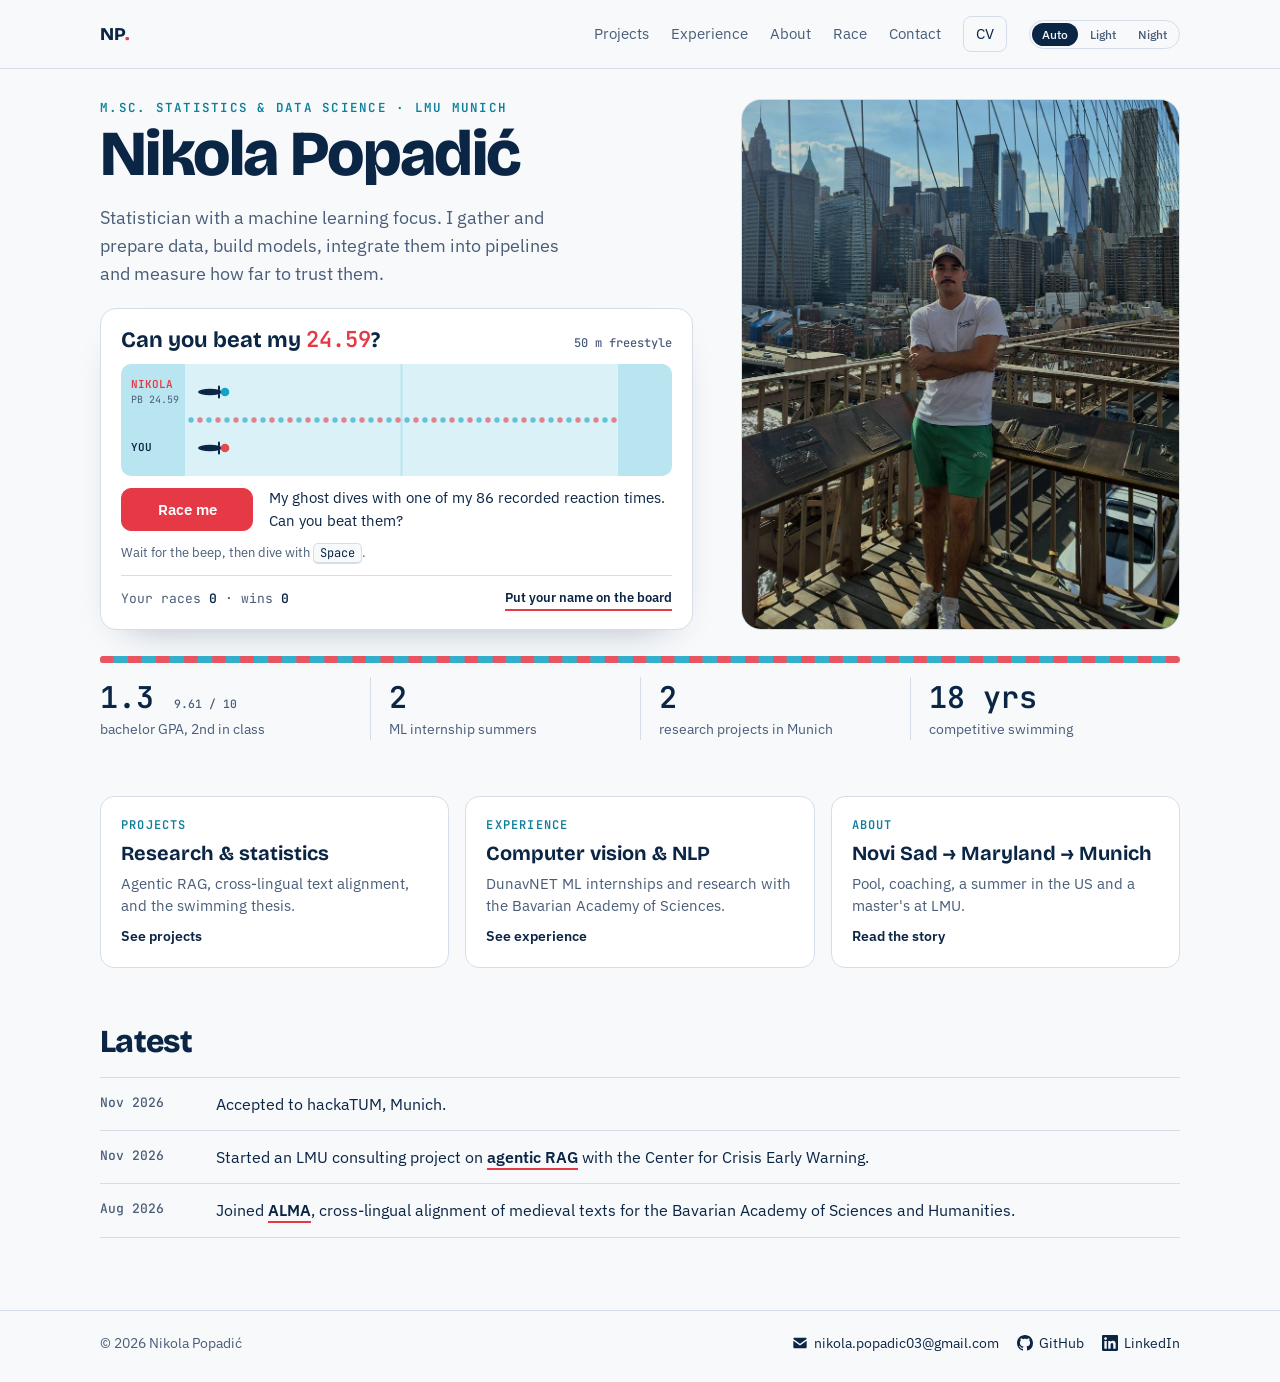
==== index.html @ 662f3eb7 "Launch personal site Home with quick race, Projects, Experience, About and the full Race page.  Co-A" ====
<!doctype html>
<html lang="en">
<head>
  <meta charset="utf-8">
  <meta name="viewport" content="width=device-width, initial-scale=1, viewport-fit=cover">
  <title>Nikola Popadić</title>
  <meta name="description" content="Nikola Popadić, M.Sc. Statistics and Data Science student at LMU Munich. Statistics and machine learning.">
  <meta property="og:title" content="Nikola Popadić">
  <meta property="og:description" content="Statistician with a machine learning focus, LMU Munich. Can you beat my 24.59?">
  <meta property="og:type" content="website">
  <meta property="og:image" content="img/hero.jpg">
  <link rel="icon" href="img/favicon.svg" type="image/svg+xml">
  <script>
    /* apply a saved Light/Night choice before the page paints */
    try { var t = localStorage.getItem("np-theme"); if (t === "light" || t === "dark") document.documentElement.setAttribute("data-theme", t); } catch (e) {}
  </script>
  <link rel="preconnect" href="https://fonts.googleapis.com">
  <link rel="preconnect" href="https://fonts.gstatic.com" crossorigin>
  <link rel="stylesheet" href="https://fonts.googleapis.com/css2?family=Bricolage+Grotesque:opsz,wght@12..96,600;12..96,700;12..96,800&family=IBM+Plex+Sans:wght@400;500;600&family=JetBrains+Mono:wght@400;600&display=swap">
  <link rel="stylesheet" href="css/style.css">
</head>
<body>
  <a class="skip" href="#main">Skip to content</a>

  <header class="site">
    <div class="container">
      <a class="logo" href="./" aria-label="Nikola Popadić, home">NP<span>.</span></a>
      <nav class="main" aria-label="Main">
        <a href="projects.html">Projects</a>
        <a href="experience.html">Experience</a>
        <a href="about.html">About</a>
        <a href="race.html">Race</a>
        <a href="#contact">Contact</a>
        <a class="cv" href="cv/Nikola_Popadic_CV.pdf" download>CV</a>
        <span class="theme" role="group" aria-label="Colour theme">
          <button type="button" data-set="auto" aria-pressed="true">Auto</button>
          <button type="button" data-set="light" aria-pressed="false">Light</button>
          <button type="button" data-set="dark" aria-pressed="false">Night</button>
        </span>
      </nav>
    </div>
  </header>

  <main id="main">
    <section class="hero">
      <div class="container">
        <div class="intro">
          <div class="who-txt">
            <span class="eyebrow"><span class="nw">M.Sc. Statistics &amp; Data Science ·</span> <span class="nw">LMU Munich</span></span>
            <h1>Nikola Popadić</h1>
          </div>
          <p class="lede">Statistician with a machine learning focus. I gather and prepare data, build models, integrate them into pipelines and&nbsp;measure how far to trust them.</p>
        </div>

        <figure class="photo">
          <img src="img/hero.jpg" width="1000" height="1250" alt="Nikola with arms crossed on the Brooklyn Bridge, Manhattan skyline behind him">
        </figure>

        <div class="race" id="race" aria-labelledby="raceTitle">
          <div class="race-head">
            <h2 id="raceTitle">Can you beat my <b>24.59</b>?</h2>
            <span class="tag">50 m freestyle</span>
          </div>
          <canvas id="pool" height="112" aria-label="Two-lane pool: Nikola in lane 1, you in lane 2"></canvas>
          <div class="race-row">
            <button class="btn red" id="mainBtn" type="button">Race me</button>
            <div class="result" id="result" aria-live="polite">My ghost dives with one of my 86 recorded reaction times. Can you beat them?</div>
          </div>
          <span class="keys" id="keys">Wait for the beep, then dive with <kbd>Space</kbd>.</span>
          <div class="foot">
            <span class="counter" id="counter">Your races <b>0</b> · wins <b>0</b></span>
            <a class="board-link" href="race.html">Put your name on the board</a>
          </div>
        </div>
      </div>
    </section>

    <section class="strip" aria-label="Quick facts">
      <div class="container">
        <div class="rope" aria-hidden="true"></div>
        <div class="stats">
          <div><span class="n">1.3 <small title="Serbian grading scale">9.61 / 10</small></span><span class="l">bachelor GPA, 2nd in class</span></div>
          <div><span class="n">2</span><span class="l">ML internship summers</span></div>
          <div><span class="n">2</span><span class="l">research projects in Munich</span></div>
          <div><span class="n">18 yrs</span><span class="l">competitive swimming</span></div>
        </div>
      </div>
    </section>

    <section class="teasers" aria-label="Sections">
      <div class="container">
        <a class="teaser" href="projects.html"><span class="k">Projects</span><h3>Research &amp; statistics</h3><p>Agentic RAG, cross-lingual text alignment, and the swimming thesis.</p><span class="go">See projects</span></a>
        <a class="teaser" href="experience.html"><span class="k">Experience</span><h3>Computer vision &amp; NLP</h3><p>DunavNET ML internships and research with the Bavarian Academy of Sciences.</p><span class="go">See experience</span></a>
        <a class="teaser" href="about.html"><span class="k">About</span><h3>Novi Sad → Maryland → Munich</h3><p>Pool, coaching, a summer in the US and a master's at LMU.</p><span class="go">Read the story</span></a>
      </div>
    </section>

    <!-- on phones the quick race card is moved here by race-quick.js -->
    <section class="race-late" aria-label="Quick race" hidden>
      <div class="container" id="raceLate"><div class="rope" aria-hidden="true"></div></div>
    </section>

    <section class="news" aria-labelledby="newsTitle">
      <div class="container">
        <h2 class="sec-title" id="newsTitle">Latest</h2>
        <!-- newest first; keep the latest 4–5 and drop older ones -->
        <ul class="news-list">
          <li><time datetime="2026-11">Nov 2026</time><span>Accepted to hackaTUM, Munich.</span></li>
          <li><time datetime="2026-11">Nov 2026</time><span>Started an LMU consulting project on <a class="board-link" href="projects.html#rag">agentic RAG</a> with the Center for Crisis Early Warning.</span></li>
          <li><time datetime="2026-08">Aug 2026</time><span>Joined <a class="board-link" href="projects.html#alma">ALMA</a>, cross-lingual alignment of medieval texts for the Bavarian Academy of Sciences and Humanities.</span></li>
        </ul>
      </div>
    </section>
  </main>

  <footer class="site" id="contact">
    <div class="container">
      <span>© 2026 Nikola Popadić</span>
      <nav aria-label="Contact">
        <a href="mailto:nikola.popadic03@gmail.com" aria-label="Email nikola.popadic03@gmail.com"><svg viewBox="0 0 24 24" aria-hidden="true"><path d="M3.5 4h17A1.5 1.5 0 0 1 22 5.5v.6l-10 7.1L2 6.1v-.6A1.5 1.5 0 0 1 3.5 4zM2 8.6l10 7.1 10-7.1v9.9a1.5 1.5 0 0 1-1.5 1.5h-17A1.5 1.5 0 0 1 2 18.5V8.6z"/></svg><span class="lbl">nikola.popadic03@gmail.com</span></a>
        <a href="https://github.com/n-popadic" rel="noopener" aria-label="GitHub"><svg viewBox="0 0 16 16" aria-hidden="true"><path d="M8 0C3.58 0 0 3.58 0 8c0 3.54 2.29 6.53 5.47 7.59.4.07.55-.17.55-.38 0-.19-.01-.82-.01-1.49-2.01.37-2.53-.49-2.69-.94-.09-.23-.48-.94-.82-1.13-.28-.15-.68-.52-.01-.53.63-.01 1.08.58 1.23.82.72 1.21 1.87.87 2.33.66.07-.52.28-.87.51-1.07-1.78-.2-3.64-.89-3.64-3.95 0-.87.31-1.59.82-2.15-.08-.2-.36-1.02.08-2.12 0 0 .67-.21 2.2.82.64-.18 1.32-.27 2-.27.68 0 1.36.09 2 .27 1.53-1.04 2.2-.82 2.2-.82.44 1.1.16 1.92.08 2.12.51.56.82 1.27.82 2.15 0 3.07-1.87 3.75-3.65 3.95.29.25.54.73.54 1.48 0 1.07-.01 1.93-.01 2.2 0 .21.15.46.55.38A8.013 8.013 0 0016 8c0-4.42-3.58-8-8-8z"/></svg><span class="lbl">GitHub</span></a>
        <a href="https://www.linkedin.com/in/nikola-popadic/" rel="noopener" aria-label="LinkedIn"><svg viewBox="0 0 24 24" aria-hidden="true"><path d="M20.447 20.452h-3.554v-5.569c0-1.328-.027-3.037-1.852-3.037-1.853 0-2.136 1.445-2.136 2.939v5.667H9.351V9h3.414v1.561h.046c.477-.9 1.637-1.85 3.37-1.85 3.601 0 4.267 2.37 4.267 4.455v6.286zM5.337 7.433c-1.144 0-2.063-.926-2.063-2.065 0-1.138.92-2.063 2.063-2.063 1.14 0 2.064.925 2.064 2.063 0 1.139-.925 2.065-2.064 2.065zm1.782 13.019H3.555V9h3.564v11.452zM22.225 0H1.771C.792 0 0 .774 0 1.729v20.542C0 23.227.792 24 1.771 24h20.451C23.2 24 24 23.227 24 22.271V1.729C24 .774 23.2 0 22.222 0h.003z"/></svg><span class="lbl">LinkedIn</span></a>
      </nav>
    </div>
  </footer>

  <script src="js/theme.js"></script>
  <script src="js/race-model.js"></script>
  <script src="js/race-quick.js"></script>
</body>
</html>
---- css/style.css ----
/* =========================================================
   Nikola Popadić — personal site
   Palette "Pool": tile white, deep navy, pool blue, lane-rope red.
   Light theme on :root, "Pool at night" for dark mode.
   ========================================================= */
:root {
  --bg: #F7F9FB;
  --surface: #FFFFFF;
  --ink: #0B2545;
  --muted: #4A5D78;
  --line: #D5DEE8;
  --blue: #0E7F9A;
  --blue-soft: #13A3C4;
  --red: #E63946;
  --water: #D9F1F7;
  --water-deep: #B9E5F0;
  --on-red: #FFFFFF;
  --f-head: "Bricolage Grotesque", "Segoe UI", system-ui, sans-serif;
  --f-body: "IBM Plex Sans", system-ui, -apple-system, "Segoe UI", sans-serif;
  --f-mono: "JetBrains Mono", ui-monospace, Consolas, monospace;
  color-scheme: light;
}
@media (prefers-color-scheme: dark) {
  :root:not([data-theme="light"]) {
    --bg: #06162B; --surface: #0B2545; --ink: #EAF2FA; --muted: #9DB2CB; --line: #1D3B62;
    --blue: #4CC9E6; --blue-soft: #1FA9C9; --red: #FF5A66; --water: #0C3557; --water-deep: #0A2C49; --on-red: #1A0508;
    color-scheme: dark;
  }
}
:root[data-theme="dark"] {
  --bg: #06162B; --surface: #0B2545; --ink: #EAF2FA; --muted: #9DB2CB; --line: #1D3B62;
  --blue: #4CC9E6; --blue-soft: #1FA9C9; --red: #FF5A66; --water: #0C3557; --water-deep: #0A2C49; --on-red: #1A0508;
  color-scheme: dark;
}

/* ---------- base ---------- */
*, *::before, *::after { box-sizing: border-box; }
html { -webkit-text-size-adjust: 100%; }
body { margin: 0; background: var(--bg); color: var(--ink); font-family: var(--f-body); font-size: 16px; line-height: 1.55; }
img { max-width: 100%; }
[hidden] { display: none !important; }
a { color: inherit; }
.container {
  max-width: 1120px; margin: 0 auto;
  padding-left: max(20px, env(safe-area-inset-left, 0px));
  padding-right: max(20px, env(safe-area-inset-right, 0px));
}
.skip { position: absolute; left: -9999px; top: 8px; background: var(--ink); color: var(--bg); padding: 8px 12px; border-radius: 8px; z-index: 10; }
.skip:focus { left: 12px; }

/* ---------- header ---------- */
header.site { border-bottom: 1px solid var(--line); }
header.site .container { display: flex; justify-content: space-between; align-items: center; gap: 16px; padding-block: 16px; flex-wrap: wrap; }
.logo { font: 800 18px var(--f-head); letter-spacing: -.01em; text-decoration: none; }
.logo span { color: var(--red); }
nav.main { display: flex; gap: 22px; align-items: center; flex-wrap: wrap; font-size: 14.5px; }
nav.main a { text-decoration: none; color: var(--muted); }
nav.main a:hover { color: var(--ink); }
nav.main a.cv { color: var(--ink); border: 1px solid var(--line); border-radius: 8px; padding: 6px 12px; }
.theme { display: inline-flex; border: 1px solid var(--line); border-radius: 999px; padding: 2px; gap: 2px; }
.theme button { font: 500 12px var(--f-body); color: var(--muted); background: transparent; border: 0; border-radius: 999px; padding: 4px 10px; cursor: pointer; }
.theme button[aria-pressed="true"] { background: var(--ink); color: var(--bg); }

/* ---------- buttons ---------- */
.btn { font: 600 15px var(--f-body); border-radius: 10px; padding: 11px 20px; cursor: pointer; border: 1px solid var(--line); background: transparent; color: var(--ink); text-decoration: none; display: inline-flex; align-items: center; gap: 8px; }
.btn.dark { background: var(--ink); border-color: var(--ink); color: var(--bg); }
.btn.red { background: var(--red); border-color: var(--red); color: var(--on-red); }
.btn:disabled { opacity: .6; cursor: default; }
.btn:focus-visible, nav.main a:focus-visible, .theme button:focus-visible, .logo:focus-visible, .teaser:focus-visible, footer a:focus-visible { outline: 2px solid var(--blue); outline-offset: 2px; }
@media (prefers-reduced-motion: no-preference) {
  .btn { transition: transform .12s ease-out, background-color .15s ease-out; }
  .btn:not(:disabled):active { transform: scale(.97); }
}

/* ---------- hero ---------- */
.hero .container {
  display: grid; grid-template-columns: minmax(0, 1.15fr) minmax(0, .85fr);
  grid-template-areas: "intro photo" "race photo";
  column-gap: 48px; row-gap: 20px; align-items: start; padding-block: 30px 26px;
}
.intro { display: grid; gap: 18px; min-width: 0; }
.hero .intro { grid-area: intro; }
.hero .race { grid-area: race; }
.hero .photo { grid-area: photo; }
@media (max-width: 900px) {
  .hero .container { grid-template-columns: minmax(0, 1fr); grid-template-areas: "intro" "photo" "race"; row-gap: 26px; padding-block: 32px 32px; }
}
.who-txt { display: grid; gap: 6px; }
.eyebrow { font: 600 12.5px var(--f-mono); letter-spacing: .1em; text-transform: uppercase; color: var(--blue); }
h1 { font: 800 clamp(38px, 5.4vw, 64px)/1 var(--f-head); letter-spacing: -.025em; margin: 0; text-wrap: balance; }
.lede { margin: 0; color: var(--muted); font-size: 18px; max-width: 46ch; }
.ctas { display: flex; gap: 12px; flex-wrap: wrap; }

.photo {
  position: relative; align-self: stretch; min-height: 460px; margin: 0; border-radius: 20px; overflow: hidden;
  background: linear-gradient(160deg, var(--water) 0%, var(--water-deep) 100%); border: 1px solid var(--line);
}
@media (max-width: 900px) { .photo { min-height: 0; aspect-ratio: 4 / 5; max-height: 520px; width: 100%; } }
.photo img { position: absolute; inset: 0; width: 100%; height: 100%; object-fit: cover; object-position: 50% 22%; display: block; }

/* ---------- quick race card ---------- */
.race { background: var(--surface); border: 1px solid var(--line); border-radius: 16px; padding: 22px; display: grid; gap: 14px; min-width: 0; box-shadow: 0 18px 40px -28px rgba(11, 37, 69, .45); }
.race-head { display: flex; justify-content: space-between; align-items: baseline; gap: 12px; flex-wrap: wrap; }
.race-head h2 { margin: 0; font: 700 22px/1.15 var(--f-head); }
.race-head h2 b { font-family: var(--f-mono); font-weight: 600; color: var(--red); }
.race-head .tag { font: 500 12px var(--f-mono); color: var(--muted); }
.race canvas { display: block; width: 100%; border-radius: 10px; }
.race-row { display: flex; gap: 12px; align-items: center; flex-wrap: wrap; }
.race-row .btn.red { min-width: 132px; justify-content: center; }
.race.go { border-color: var(--red); box-shadow: 0 0 0 3px var(--red), 0 18px 40px -28px rgba(11, 37, 69, .45); }
.race.go .btn.red { font-size: 17px; letter-spacing: .04em; }
.keys { font-size: 13px; color: var(--muted); }
kbd { font-family: var(--f-mono); font-size: 12px; border: 1px solid var(--line); border-bottom-width: 2px; border-radius: 5px; padding: 1px 6px; background: var(--bg); color: var(--ink); }
.result { min-height: 3.1em; font-size: 15px; }
.result strong { font-family: var(--f-mono); font-weight: 600; }
.foot { display: flex; justify-content: space-between; gap: 12px; flex-wrap: wrap; align-items: center; border-top: 1px solid var(--line); padding-top: 12px; font-size: 13px; color: var(--muted); }
.counter { font-family: var(--f-mono); font-variant-numeric: tabular-nums; }
.counter b { color: var(--ink); font-weight: 600; }

.board-link { color: var(--ink); font-weight: 600; text-decoration: none; border-bottom: 2px solid var(--red); padding-bottom: 1px; }
.board-link:focus-visible { outline: 2px solid var(--blue); outline-offset: 2px; }
nav.main a[aria-current="page"] { color: var(--ink); font-weight: 600; }

/* ---------- race page ---------- */
.page-head .container { display: grid; gap: 10px; padding-block: 44px 8px; }
.page-head p { margin: 0; color: var(--muted); font-size: 17px; max-width: 60ch; }
.game .container { display: grid; grid-template-columns: minmax(0, 1.3fr) minmax(0, 1fr); gap: 24px; padding-block: 24px 56px; align-items: stretch; }
.game .race { display: flex; flex-direction: column; gap: 16px; }
.game .race-bottom { flex: 1; }
.game .side { display: flex; flex-direction: column; gap: 16px; }
.game .side > .card:first-child { flex: 1; align-content: start; }
@media (max-width: 900px) { .game .container { grid-template-columns: minmax(0, 1fr); } }

.settings { display: flex; flex-wrap: wrap; justify-content: center; align-items: end; gap: 14px 26px; padding-bottom: 2px; }
.settings-row { display: contents; }
.race-bottom { display: grid; grid-template-columns: minmax(0, 1fr) minmax(0, 230px); gap: 22px; align-items: center; }
@media (max-width: 560px) { .race-bottom { grid-template-columns: minmax(0, 1fr); } }
.race-controls { display: grid; justify-items: center; text-align: center; gap: 8px; min-width: 0; }
.race-controls .btn.red { min-width: 190px; justify-content: center; padding-block: 12px; font-size: 16px; }
.race-controls .result { min-height: 3em; max-width: 34ch; margin-top: 4px; }
.field { display: grid; gap: 6px; min-width: 0; }
.settings .field { justify-items: center; }
.field > span, .field legend { font-size: 12.5px; color: var(--muted); padding: 0; }
fieldset.field { border: 0; margin: 0; padding: 0; }
.settings input[type=text] {
  font: 500 14px var(--f-body); color: var(--ink); background: var(--bg);
  border: 1px solid var(--line); border-radius: 8px; padding: 8px 10px; width: 150px; max-width: 100%; height: 38px;
}
.settings .caps { height: 38px; align-items: center; }
.settings .seg { height: 38px; align-items: stretch; }
.settings input#pbIn { width: 96px; font-family: var(--f-mono); }
.caps { display: flex; gap: 8px; }
.caps input { position: absolute; opacity: 0; width: 1px; height: 1px; }
.caps label { width: 28px; height: 28px; border-radius: 50%; cursor: pointer; border: 2px solid var(--surface); box-shadow: 0 0 0 1px var(--line); display: block; }
.caps input:checked + label { box-shadow: 0 0 0 2px var(--ink); }
.caps input:focus-visible + label { outline: 2px solid var(--blue); outline-offset: 3px; }
.seg { display: inline-flex; border: 1px solid var(--line); border-radius: 9px; padding: 3px; gap: 2px; background: var(--bg); }
.seg button { font: 500 13.5px var(--f-body); color: var(--muted); background: transparent; border: 0; border-radius: 7px; padding: 6px 12px; cursor: pointer; }
.seg button[aria-pressed="true"] { background: var(--surface); color: var(--ink); box-shadow: 0 1px 2px rgba(0, 0, 0, .12); }
.seg button:focus-visible, .settings input:focus-visible { outline: 2px solid var(--blue); outline-offset: 2px; }

.side { display: grid; gap: 16px; min-width: 0; }
.card { background: var(--surface); border: 1px solid var(--line); border-radius: 14px; padding: 18px; display: grid; gap: 10px; }
.card h2 { margin: 0; font: 700 18px/1.2 var(--f-head); }
.card p, .card li { margin: 0; font-size: 14px; color: var(--muted); }
.card ul { margin: 0; padding-left: 1.1em; display: grid; gap: 6px; }
.card b { color: var(--ink); font-weight: 600; }
.card h2 span { font: 400 12px var(--f-mono); color: var(--muted); }
.card > h2 { display: flex; justify-content: space-between; align-items: baseline; gap: 10px; }
.side canvas { display: block; width: 100%; }

.mystats {
  display: grid; grid-template-columns: repeat(2, minmax(0, 1fr)); gap: 1px;
  background: var(--line); border: 1px solid var(--line); border-radius: 12px; overflow: hidden;
}
.mystats div { display: grid; gap: 2px; padding: 10px 14px; background: var(--surface); }
.mystats .n { font: 600 19px var(--f-mono); font-variant-numeric: tabular-nums; }
.mystats .l { font-size: 12px; color: var(--muted); }

.tablewrap { overflow-x: auto; }
table.board { width: 100%; border-collapse: collapse; font-size: 14px; font-variant-numeric: tabular-nums; }
table.board th { text-align: left; font: 500 11.5px var(--f-mono); letter-spacing: .06em; text-transform: uppercase; color: var(--muted); padding: 0 6px 6px; border-bottom: 1px solid var(--line); }
table.board td { padding: 7px 6px; border-bottom: 1px solid var(--line); }
table.board .t { font-family: var(--f-mono); text-align: right; }
table.board .rank { font-family: var(--f-mono); color: var(--muted); width: 2.4em; }
table.board .capdot { display: inline-block; width: 10px; height: 10px; border-radius: 50%; margin-right: 8px; vertical-align: 1px; }
table.board .vs { font: 500 11px var(--f-mono); color: var(--muted); margin-left: 8px; white-space: nowrap; }
table.board .vs.won { color: var(--red); }
table.board tr.latest td { background: color-mix(in srgb, var(--red) 9%, transparent); }
table.board tr.open td { color: var(--muted); }
.empty { color: var(--muted); font-size: 13.5px; padding: 10px 0; }
.note { font-size: 12.5px; color: var(--muted); margin: 0; }
.linkbtn { font: 500 13px var(--f-body); color: var(--muted); background: none; border: 0; padding: 0; text-decoration: underline; cursor: pointer; justify-self: start; }
.linkbtn:focus-visible { outline: 2px solid var(--blue); outline-offset: 2px; }

/* method section */
.method { border-top: 1px solid var(--line); background: var(--surface); }
.method .container { display: grid; grid-template-columns: minmax(0, 1.05fr) minmax(0, .95fr); gap: 40px; padding-block: 56px 72px; align-items: stretch; }
@media (max-width: 900px) { .method .container { grid-template-columns: minmax(0, 1fr); gap: 28px; padding-block: 40px 56px; } }
.method-text { display: grid; gap: 14px; min-width: 0; align-content: start; }
.method-text h2 { margin: 0; font: 800 clamp(28px, 3.6vw, 40px)/1.05 var(--f-head); letter-spacing: -.02em; }
.method-lede { margin: 0; color: var(--muted); font-size: 17px; max-width: 56ch; }
.steps { list-style: none; margin: 8px 0 0; padding: 0; display: grid; gap: 18px; counter-reset: step; }
.steps li { display: grid; grid-template-columns: 34px minmax(0, 1fr); column-gap: 14px; counter-increment: step; }
.steps li::before {
  content: counter(step); grid-row: span 2; width: 30px; height: 30px; border-radius: 50%;
  display: grid; place-items: center; font: 600 13px var(--f-mono); color: var(--ink);
  border: 1.5px solid var(--blue-soft); margin-top: 1px;
}
.steps h3 { margin: 0 0 4px; font: 700 17px/1.3 var(--f-head); }
.steps p { margin: 0; font-size: 15px; color: var(--muted); max-width: 62ch; }
.steps b { color: var(--ink); font-weight: 600; }
.method-charts { display: flex; flex-direction: column; gap: 16px; min-width: 0; }
.chart { margin: 0; background: var(--bg); flex: 1; display: flex; flex-direction: column; justify-content: space-between; gap: 10px; }
.chart figcaption { display: flex; justify-content: space-between; align-items: baseline; gap: 10px; flex-wrap: wrap; font-size: 14.5px; }
.chart figcaption b { font: 700 16px var(--f-head); }
.chart figcaption span { font: 400 12px var(--f-mono); color: var(--muted); }
.chart canvas { display: block; width: 100%; }
.page-head .board-link { margin-left: 4px; font-size: 15px; }

/* ---------- stat strip ---------- */
.strip .container { display: grid; gap: 14px; padding-block: 0 56px; }
.rope { position: relative; height: 7px; border-radius: 4px; background: var(--red); opacity: .85; overflow: hidden; }
/* whole red/blue tiles only (round), then a final red segment, so the rope never ends on a sliver of blue */
.rope::before { content: ""; position: absolute; inset: 0 14px 0 0; background: linear-gradient(90deg, var(--red) 0 50%, var(--blue-soft) 50% 100%) 0 0 / 28px 100% round; }
.stats { display: grid; grid-template-columns: repeat(4, minmax(0, 1fr)); }
.stats div { display: grid; gap: 2px; padding-inline: 18px; }
.stats div:first-child { padding-left: 0; }
.stats div + div { border-left: 1px solid var(--line); }
.stats .n { font: 600 clamp(22px, 3vw, 30px) var(--f-mono); font-variant-numeric: tabular-nums; }
.stats .n small { font: 500 11.5px var(--f-mono); color: var(--muted); margin-left: 2px; white-space: nowrap; }
.stats .l { font-size: 13.5px; color: var(--muted); }
@media (max-width: 700px) { .stats { grid-template-columns: repeat(2, minmax(0, 1fr)); row-gap: 18px; } .stats div:nth-child(3) { border-left: 0; padding-left: 0; } }

/* ---------- section teasers ---------- */
.teasers .container { display: grid; grid-template-columns: repeat(3, minmax(0, 1fr)); gap: 16px; padding-block: 0 72px; }
@media (max-width: 800px) { .teasers .container { grid-template-columns: minmax(0, 1fr); } }
.teasers:has(+ .race-late:not([hidden])) .container { padding-bottom: 28px; }
.race-late .container { display: grid; gap: 28px; padding-block: 4px 56px; }
/* phones: thinner card padding so the pool runs nearly edge to edge */
@media (max-width: 560px) {
  .race-late .race { padding: 18px 10px; }
  .race-late .race-head, .race-late .race-row, .race-late .result, .race-late .foot { padding-inline: 8px; }
}
.teaser { border: 1px solid var(--line); border-radius: 14px; padding: 20px; display: grid; gap: 8px; text-decoration: none; background: var(--surface); }
.teaser .k { font: 600 12px var(--f-mono); letter-spacing: .1em; text-transform: uppercase; color: var(--blue); }
.teaser h3 { margin: 0; font: 700 20px/1.2 var(--f-head); }
.teaser p { margin: 0; font-size: 14.5px; color: var(--muted); }
.teaser .go { font-weight: 600; font-size: 14px; }
@media (prefers-reduced-motion: no-preference) {
  .teaser { transition: border-color .15s ease-out, transform .15s ease-out; }
  .teaser:hover { border-color: var(--blue-soft); transform: translateY(-2px); }
}

/* ---------- footer ---------- */
footer.site { border-top: 1px solid var(--line); }
footer.site .container { display: flex; justify-content: space-between; gap: 16px; flex-wrap: wrap; padding-block: 22px 28px; font-size: 14px; color: var(--muted); }
footer.site nav { display: flex; gap: 18px; flex-wrap: wrap; }
footer.site a { text-decoration: none; color: var(--ink); }
footer.site a:hover { text-decoration: underline; }
footer.site nav a { display: inline-flex; align-items: center; gap: 6px; }
footer.site nav svg { width: 16px; height: 16px; fill: currentColor; flex: none; }
/* on phones GitHub and LinkedIn become logos so the contact row fits on one line */
@media (max-width: 560px) {
  footer.site .container { flex-wrap: nowrap; align-items: center; }
  footer.site nav { gap: 16px; align-items: center; }
  footer.site nav .lbl { display: none; }
  footer.site nav svg { width: 20px; height: 20px; }
  footer.site nav a[aria-label] { padding: 4px; margin: -4px 0; }
}

/* ---------- phone tweaks ---------- */
@media (min-width: 561px) { .br-phone { display: none; } }
/* race page: the pool reaches closer to the card edges on phones */
@media (max-width: 560px) { .game .race canvas { margin-inline: -12px; width: calc(100% + 24px); max-width: none; } }
/* leaderboard: one line per row on phones, long names get an ellipsis */
@media (max-width: 560px) {
  table.board td.who { white-space: nowrap; }

}
/* race result: one headline, one quieter hint */
.result .hl { font-weight: 600; font-size: 16.5px; }
.result .re { color: var(--muted); font-size: 14px; }
/* clear results: one row as before, smaller text and wider gaps between the two choices */
#clearConfirm { display: flex; flex-wrap: wrap; align-items: baseline; gap: 4px 18px; }
#clearConfirm .note, #clearConfirm .linkbtn { font-size: 12px; }
/* phones: no keyboard hint, and no waiting text on the race page */
@media (max-width: 560px) {
  #keys { display: none; }
  #keys.pool-note { display: block; }
  .result:has(> .desk-only) { display: none; }
}

/* =========================================================
   Inner pages: Projects, Experience, About
   ========================================================= */
.page-head.inner .container { padding-block: 40px 12px; }
.page-head .ctas { margin-top: 8px; }
.sec .container { display: grid; gap: 20px; padding-block: 28px 40px; }
.sec + .sec .container { padding-top: 8px; }
.sec-title { margin: 0; font: 800 clamp(24px, 3vw, 32px)/1.1 var(--f-head); letter-spacing: -.02em; }
.sec-head { display: grid; gap: 6px; }
.sec-head p { margin: 0; color: var(--muted); max-width: 62ch; }
.todo { outline: 1.5px dashed var(--red); outline-offset: 2px; border-radius: 4px; }

/* scroll swimmer: a lane under the header that doubles as a reading progress bar */
.lanebar { position: sticky; top: 0; z-index: 5; background: color-mix(in srgb, var(--bg) 90%, transparent); -webkit-backdrop-filter: blur(6px); backdrop-filter: blur(6px); border-bottom: 1px solid var(--line); }
.lanebar .container { display: flex; align-items: center; gap: 10px; padding-block: 3px; }
.track { position: relative; flex: 1; height: 26px; min-width: 0; }
.track::before {
  content: ""; position: absolute; left: 0; right: 0; top: 50%; height: 6px; transform: translateY(-50%);
  background:
    radial-gradient(circle at 4px 3px, var(--red) 2.6px, transparent 3px) 0 0 / 16px 6px repeat-x,
    radial-gradient(circle at 12px 3px, var(--blue-soft) 2.6px, transparent 3px) 0 0 / 16px 6px repeat-x;
  opacity: .5;
}
.track::after { content: ""; position: absolute; top: 3px; bottom: 3px; width: 3px; right: 0; background: var(--muted); opacity: .4; border-radius: 2px; }
.dist { font: 600 12px var(--f-mono); color: var(--muted); font-variant-numeric: tabular-nums; width: 74px; white-space: nowrap; text-align: right; flex: none; }
.sw-move { position: absolute; top: 50%; left: 0; width: 46px; height: 22px; margin-top: -11px; will-change: transform; z-index: 2; }
.sw-flip { display: block; width: 46px; height: 22px; }
@media (prefers-reduced-motion: no-preference) { .sw-flip { transition: transform .38s cubic-bezier(.2, .8, .2, 1); } }
.sw-flip.left { transform: scaleX(-1); }
.sw-flip svg { display: block; width: 46px; height: 22px; overflow: visible; }
.sw-body { fill: var(--ink); opacity: .85; }
.sw-cap { fill: var(--blue-soft); } /* PK Novi Sad blue */
.sw-arm { stroke: var(--ink); stroke-width: 2.6; stroke-linecap: round; fill: none; opacity: .85; }
.sw-leg { stroke: var(--ink); stroke-width: 2.2; stroke-linecap: round; fill: none; opacity: .7; }
.arm-a { transform-origin: 30px 7px; } .arm-b { transform-origin: 30px 15px; }
.leg-a { transform-origin: 8px 9px; } .leg-b { transform-origin: 8px 13px; }
@media (prefers-reduced-motion: no-preference) {
  .swimming .arm-a { animation: reach .62s ease-in-out infinite; }
  .swimming .arm-b { animation: reach .62s ease-in-out infinite; animation-delay: -.31s; }
  .swimming .leg-a { animation: kick .21s ease-in-out infinite alternate; }
  .swimming .leg-b { animation: kick .21s ease-in-out infinite alternate-reverse; }
}
@keyframes reach { 0% { transform: scaleX(1); } 50% { transform: scaleX(-.85); } 100% { transform: scaleX(1); } }
@keyframes kick { from { transform: rotate(-14deg); } to { transform: rotate(14deg); } }
.bubble { position: absolute; top: 50%; width: 5px; height: 5px; margin-top: -2.5px; border-radius: 50%; border: 1.2px solid var(--blue-soft); pointer-events: none; z-index: 1; animation: bub .75s ease-out forwards; }
@keyframes bub { from { opacity: .9; transform: translate(0, 0) scale(.6); } to { opacity: 0; transform: translate(var(--dx, -10px), var(--dy, -8px)) scale(1.3); } }

/* chips and small links */
.chips { display: flex; flex-wrap: wrap; gap: 6px; margin: 0; padding: 0; list-style: none; }
.chip { font: 500 12px var(--f-mono); color: var(--muted); border: 1px solid var(--line); border-radius: 999px; padding: 3px 10px; background: var(--bg); }
.links { display: flex; flex-wrap: wrap; gap: 10px 18px; align-items: baseline; font-size: 14.5px; }
.private { font: 500 12px var(--f-mono); color: var(--muted); }
ul.chips, .proj ul.chips, .tl ul.chips { display: flex; flex-wrap: wrap; gap: 6px; padding: 0; list-style: none; }
.proj ul.chips { margin: 0; }

/* project cards */
.proj { background: var(--surface); border: 1px solid var(--line); border-radius: 16px; padding: 26px; display: grid; grid-template-columns: minmax(0, 1.45fr) minmax(0, 1fr); gap: 28px; scroll-margin-top: 48px; }
@media (max-width: 820px) { .proj { grid-template-columns: minmax(0, 1fr); gap: 18px; padding: 20px; } }
.proj .k { font: 600 12px var(--f-mono); letter-spacing: .06em; text-transform: uppercase; color: var(--blue); }
.proj h2 { margin: 6px 0 8px; font: 700 clamp(21px, 2.4vw, 26px)/1.15 var(--f-head); letter-spacing: -.01em; }
.proj p { margin: 0; color: var(--muted); }
.proj ul { margin: 12px 0 0; padding-left: 1.1em; display: grid; gap: 6px; font-size: 15px; }
.proj-side { display: grid; gap: 16px; align-content: start; padding-left: 26px; border-left: 1px solid var(--line); }
@media (max-width: 820px) { .proj-side { padding-left: 0; border-left: 0; padding-top: 16px; border-top: 1px solid var(--line); } }
.proj-side h3 { margin: 0 0 6px; font: 500 11.5px var(--f-mono); letter-spacing: .08em; text-transform: uppercase; color: var(--muted); }
.result-box { background: var(--bg); border-radius: 12px; padding: 14px; display: grid; gap: 10px; }
.result-box p { font-size: 14px; }
.bars { display: grid; gap: 8px; margin: 0; }
.bar { display: grid; grid-template-columns: 112px minmax(0, 1fr) 40px; gap: 8px; align-items: center; font-size: 12.5px; }
.bar span:first-child { color: var(--muted); }
.bar i { display: block; height: 10px; border-radius: 5px; background: var(--blue-soft); }
.bar.ref i { background: var(--line); }
.bar b { font: 600 12.5px var(--f-mono); text-align: right; }
.proj-grid { display: grid; grid-template-columns: repeat(3, minmax(0, 1fr)); gap: 16px; }
@media (max-width: 900px) { .proj-grid { grid-template-columns: minmax(0, 1fr); } }
.proj.small { grid-template-columns: minmax(0, 1fr); gap: 12px; padding: 22px; align-content: start; }
.proj.small h2 { font-size: 20px; margin: 4px 0 6px; }
.proj.small p { font-size: 14.5px; }
.also { margin: 0; color: var(--muted); font-size: 15px; }

/* timeline */
.tl { list-style: none; margin: 0; padding: 0; }
.tl > li { display: grid; grid-template-columns: 180px minmax(0, 1fr); gap: 8px 28px; padding-block: 22px; border-top: 1px solid var(--line); }
.tl > li:last-child { border-bottom: 1px solid var(--line); }
@media (max-width: 700px) { .tl > li { grid-template-columns: minmax(0, 1fr); } }
.tl .when { font: 500 13px/1.5 var(--f-mono); color: var(--muted); padding-top: 4px; }
.tl h3 { margin: 0; font: 700 20px/1.25 var(--f-head); }
.tl .org { margin: 2px 0 0; color: var(--blue); font-weight: 500; font-size: 15px; }
.tl ul { margin: 10px 0 0; padding-left: 1.1em; display: grid; gap: 6px; color: var(--muted); font-size: 15px; }
.tl p.more { margin: 10px 0 0; color: var(--muted); font-size: 15px; }
.tl .chips { margin-top: 12px; }
.tl .links { margin-top: 10px; }
.skills { display: grid; grid-template-columns: repeat(2, minmax(0, 1fr)); gap: 16px; }
@media (max-width: 700px) { .skills { grid-template-columns: minmax(0, 1fr); } }
.skills .card { align-content: start; }
.skills .card h3 { margin: 0; font: 700 16px var(--f-head); }
.awards { margin: 0; padding-left: 1.1em; display: grid; gap: 8px; color: var(--muted); }
.awards b { color: var(--ink); font-weight: 600; }
.endcta { display: flex; flex-wrap: wrap; gap: 12px 20px; align-items: center; padding-block: 8px 56px; }
.endcta p { margin: 0; color: var(--muted); }

/* about: story chapters */
.chapter { display: grid; grid-template-columns: minmax(0, 1.1fr) minmax(0, .9fr); gap: 40px; align-items: center; padding-block: 36px; border-top: 1px solid var(--line); }
.chapter.flip > :first-child { order: 2; }
.chapter.solo { grid-template-columns: minmax(0, 1fr); }
@media (max-width: 820px) { .chapter, .chapter.flip { grid-template-columns: minmax(0, 1fr); gap: 20px; padding-block: 28px; } .chapter.flip > :first-child { order: 0; } }
.chapter .k { font: 600 12px var(--f-mono); letter-spacing: .1em; text-transform: uppercase; color: var(--blue); }
.chapter h2 { margin: 6px 0 10px; font: 800 clamp(26px, 3.2vw, 36px)/1.05 var(--f-head); letter-spacing: -.02em; }
.chapter p { margin: 0 0 10px; color: var(--muted); font-size: 16.5px; max-width: 56ch; }
.chapter figure { margin: 0; border-radius: 18px; overflow: hidden; border: 1px solid var(--line); aspect-ratio: 4 / 5; max-height: 520px; background: var(--water); }
.chapter figure img { width: 100%; height: 100%; object-fit: cover; display: block; }
@media (max-width: 820px) { .chapter figure { max-height: 460px; } }
.bigstats { display: grid; grid-template-columns: repeat(2, minmax(0, 1fr)); gap: 1px; background: var(--line); border: 1px solid var(--line); border-radius: 16px; overflow: hidden; }
.bigstats div { background: var(--surface); padding: 20px; display: grid; gap: 4px; }
.bigstats .n { font: 600 clamp(26px, 3.4vw, 36px) var(--f-mono); color: var(--ink); }
.bigstats .n.red { color: var(--red); }
.bigstats .l { font-size: 13.5px; color: var(--muted); }
.outside { padding-block: 28px 8px; border-top: 1px solid var(--line); color: var(--muted); margin: 0; }
.outside b { color: var(--ink); }

/* about: framed photos */
.chapter figure { padding: 8px; background: var(--surface); border: 1px solid var(--line); border-radius: 18px; box-shadow: 0 8px 24px rgba(0,0,0,.12); }
.chapter figure img { border-radius: 11px; }
.chapter.solo p { max-width: none; }
.chapter figure { display: flex; flex-direction: column; }
.chapter figure img { flex: 1; min-height: 0; height: auto; }
.chapter figcaption { padding: 8px 4px 2px; font: 600 11.5px var(--f-mono); letter-spacing: .08em; text-transform: uppercase; color: var(--muted); text-align: center; }

/* experience: named project link under a role */
.tl .proj-ref { display: block; margin: 12px 0 0; color: var(--muted); }

/* home: compact hero so the rope and quick facts fit on the first screen of a laptop */
@media (min-width: 901px) {
  .hero .race { padding: 18px 20px; gap: 11px; }
  .hero .result { min-height: 0; }
}
/* home: race result sits to the right of the button, the key hint goes below */
.race-row { display: grid; grid-template-columns: auto minmax(0, 1fr); gap: 16px; align-items: center; }
.race-row .result { min-height: 0; line-height: 1.5; }
@media (max-width: 900px) {
  .race-row { grid-template-columns: minmax(0, 1fr); justify-items: start; gap: 10px; }
  .race-row .result { min-height: 3em; }
  .race-late .keys { padding-inline: 8px; }
  .race-late .race-row .result { padding-inline: 0; }
}

/* home: latest news, one dated line per item */
.news .container { padding-block: 0 72px; }
.news-list { list-style: none; margin: 18px 0 0; padding: 0; border-top: 1px solid var(--line); }
.news-list li { display: grid; grid-template-columns: 96px minmax(0, 1fr); gap: 20px; padding-block: 14px; border-bottom: 1px solid var(--line); font-size: 15.5px; }
.news-list time { font: 500 13px/1.75 var(--f-mono); color: var(--muted); white-space: nowrap; }
@media (max-width: 560px) { .news-list li { grid-template-columns: minmax(0, 1fr); gap: 2px; } }
.teasers .container { padding-bottom: 56px; }

/* phones: one-row header, logo plus the four page links; theme follows the phone, CV and contact are in the footer */
@media (max-width: 600px) {
  header.site .container { flex-wrap: nowrap; padding-block: 14px; gap: 12px; }
  nav.main { flex-wrap: nowrap; gap: 16px; font-size: 14.5px; }
  nav.main .theme, nav.main a.cv, nav.main a[href="#contact"] { display: none; }
  .hero .eyebrow { font-size: 11.5px; letter-spacing: .04em; }
}
.nw { white-space: nowrap; }
.method .container.endcta { display: flex; gap: 12px 20px; padding-block: 0 56px; }
.method .container:has(+ .endcta) { padding-bottom: 36px; }
/* home photo: small zoom on Nikola, anchored low so the feet stay and only sky is trimmed */
.hero .photo img { transform: scale(1.1); transform-origin: 58% 88%; }
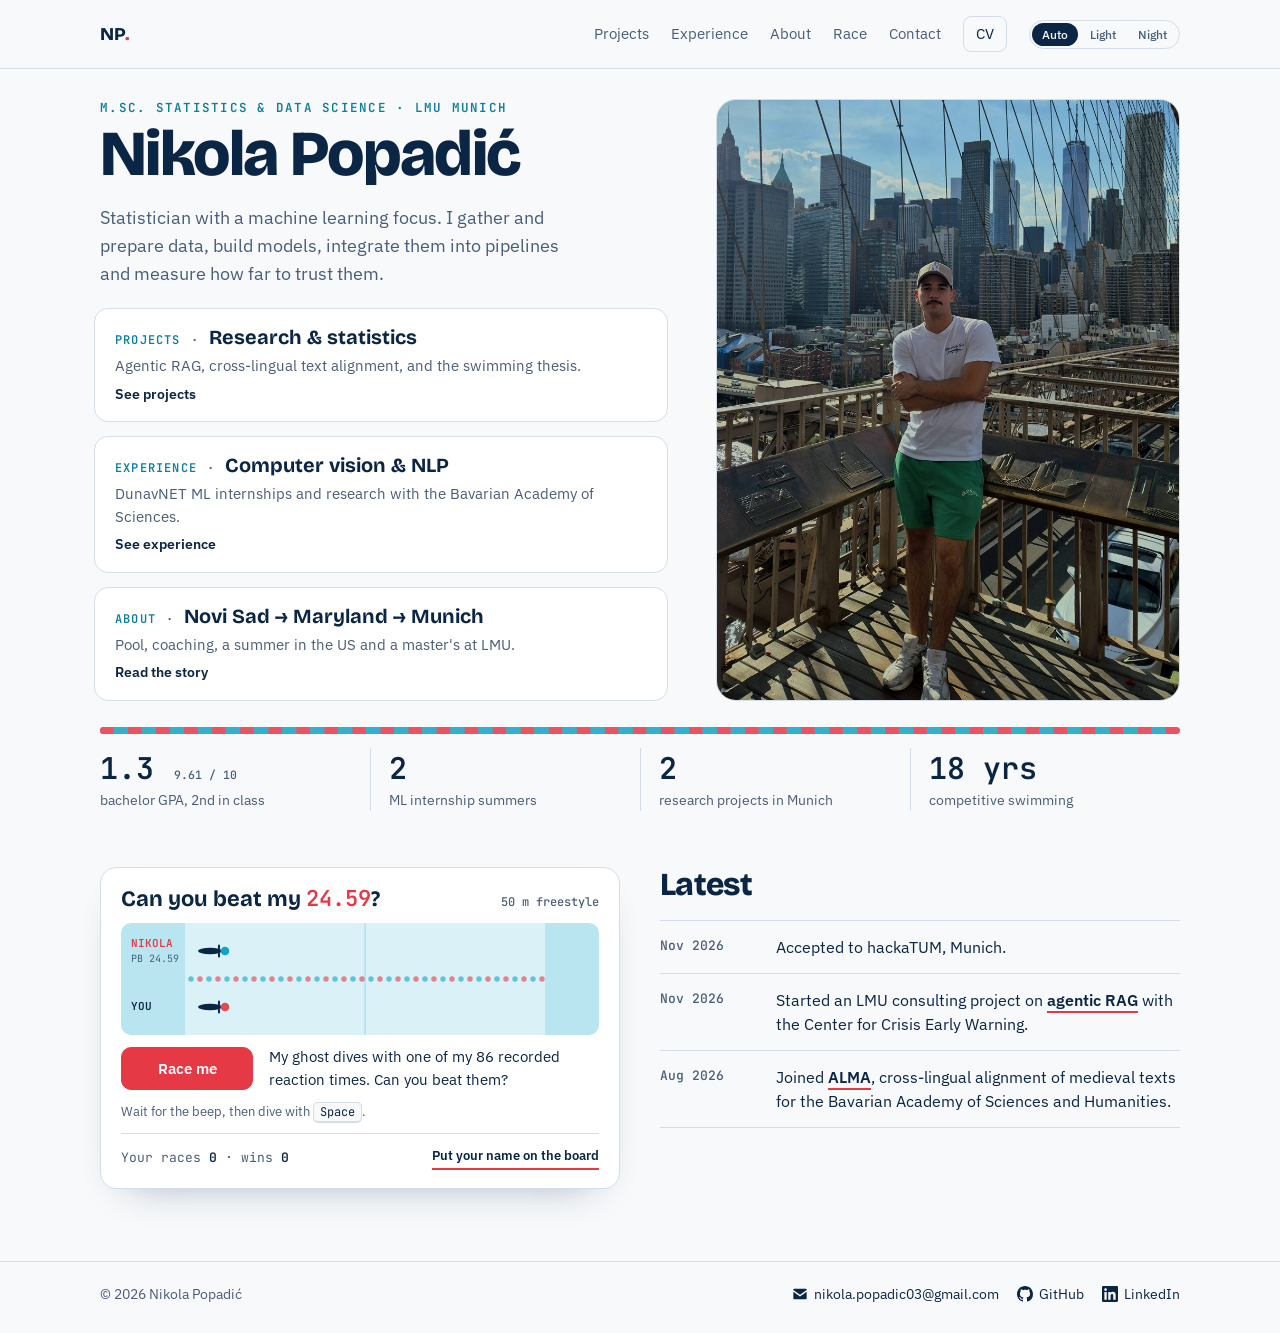
==== commit 1c9412fb: "Home page redesign, clean leaderboard, Statistical Inference - Home: intro with the section cards on" ====
--- a/index.html
+++ b/index.html
@@ -56,6 +56,28 @@
           <img src="img/hero.jpg" width="1000" height="1250" alt="Nikola with arms crossed on the Brooklyn Bridge, Manhattan skyline behind him">
         </figure>
 
+        <div class="cards" aria-label="Sections">
+          <a class="teaser" href="projects.html"><div class="t-head"><span class="k">Projects</span><h3>Research &amp; statistics</h3></div><p>Agentic RAG, cross-lingual text alignment, and the swimming thesis.</p><span class="go">See projects</span></a>
+          <a class="teaser" href="experience.html"><div class="t-head"><span class="k">Experience</span><h3>Computer vision &amp; NLP</h3></div><p>DunavNET ML internships and research with the Bavarian Academy of Sciences.</p><span class="go">See experience</span></a>
+          <a class="teaser" href="about.html"><div class="t-head"><span class="k">About</span><h3>Novi Sad → Maryland → Munich</h3></div><p>Pool, coaching, a summer in the US and a master's at LMU.</p><span class="go">Read the story</span></a>
+        </div>
+      </div>
+    </section>
+
+    <section class="strip" aria-label="Quick facts">
+      <div class="container">
+        <div class="rope" aria-hidden="true"></div>
+        <div class="stats">
+          <div><span class="n">1.3 <small title="Serbian grading scale">9.61 / 10</small></span><span class="l">bachelor GPA, 2nd in class</span></div>
+          <div><span class="n">2</span><span class="l">ML internship summers</span></div>
+          <div><span class="n">2</span><span class="l">research projects in Munich</span></div>
+          <div><span class="n">18 yrs</span><span class="l">competitive swimming</span></div>
+        </div>
+      </div>
+    </section>
+
+    <section class="duo" aria-label="Latest news and a quick race">
+      <div class="container">
         <div class="race" id="race" aria-labelledby="raceTitle">
           <div class="race-head">
             <h2 id="raceTitle">Can you beat my <b>24.59</b>?</h2>
@@ -72,43 +94,16 @@
             <a class="board-link" href="race.html">Put your name on the board</a>
           </div>
         </div>
-      </div>
-    </section>
 
-    <section class="strip" aria-label="Quick facts">
-      <div class="container">
-        <div class="rope" aria-hidden="true"></div>
-        <div class="stats">
-          <div><span class="n">1.3 <small title="Serbian grading scale">9.61 / 10</small></span><span class="l">bachelor GPA, 2nd in class</span></div>
-          <div><span class="n">2</span><span class="l">ML internship summers</span></div>
-          <div><span class="n">2</span><span class="l">research projects in Munich</span></div>
-          <div><span class="n">18 yrs</span><span class="l">competitive swimming</span></div>
+        <div class="news">
+          <h2 class="sec-title" id="newsTitle">Latest</h2>
+          <!-- newest first; keep the latest 4–5 and drop older ones -->
+          <ul class="news-list">
+            <li><time datetime="2026-11">Nov 2026</time><span>Accepted to hackaTUM, Munich.</span></li>
+            <li><time datetime="2026-11">Nov 2026</time><span>Started an LMU consulting project on <a class="board-link" href="projects.html#rag">agentic RAG</a> with the Center for Crisis Early Warning.</span></li>
+            <li><time datetime="2026-08">Aug 2026</time><span>Joined <a class="board-link" href="projects.html#alma">ALMA</a>, cross-lingual alignment of medieval texts for the Bavarian Academy of Sciences and Humanities.</span></li>
+          </ul>
         </div>
-      </div>
-    </section>
-
-    <section class="teasers" aria-label="Sections">
-      <div class="container">
-        <a class="teaser" href="projects.html"><span class="k">Projects</span><h3>Research &amp; statistics</h3><p>Agentic RAG, cross-lingual text alignment, and the swimming thesis.</p><span class="go">See projects</span></a>
-        <a class="teaser" href="experience.html"><span class="k">Experience</span><h3>Computer vision &amp; NLP</h3><p>DunavNET ML internships and research with the Bavarian Academy of Sciences.</p><span class="go">See experience</span></a>
-        <a class="teaser" href="about.html"><span class="k">About</span><h3>Novi Sad → Maryland → Munich</h3><p>Pool, coaching, a summer in the US and a master's at LMU.</p><span class="go">Read the story</span></a>
-      </div>
-    </section>
-
-    <!-- on phones the quick race card is moved here by race-quick.js -->
-    <section class="race-late" aria-label="Quick race" hidden>
-      <div class="container" id="raceLate"><div class="rope" aria-hidden="true"></div></div>
-    </section>
-
-    <section class="news" aria-labelledby="newsTitle">
-      <div class="container">
-        <h2 class="sec-title" id="newsTitle">Latest</h2>
-        <!-- newest first; keep the latest 4–5 and drop older ones -->
-        <ul class="news-list">
-          <li><time datetime="2026-11">Nov 2026</time><span>Accepted to hackaTUM, Munich.</span></li>
-          <li><time datetime="2026-11">Nov 2026</time><span>Started an LMU consulting project on <a class="board-link" href="projects.html#rag">agentic RAG</a> with the Center for Crisis Early Warning.</span></li>
-          <li><time datetime="2026-08">Aug 2026</time><span>Joined <a class="board-link" href="projects.html#alma">ALMA</a>, cross-lingual alignment of medieval texts for the Bavarian Academy of Sciences and Humanities.</span></li>
-        </ul>
       </div>
     </section>
   </main>
--- a/css/style.css
+++ b/css/style.css
@@ -75,15 +75,15 @@
 /* ---------- hero ---------- */
 .hero .container {
   display: grid; grid-template-columns: minmax(0, 1.15fr) minmax(0, .85fr);
-  grid-template-areas: "intro photo" "race photo";
+  grid-template-areas: "intro photo" "facts photo";
   column-gap: 48px; row-gap: 20px; align-items: start; padding-block: 30px 26px;
 }
 .intro { display: grid; gap: 18px; min-width: 0; }
 .hero .intro { grid-area: intro; }
-.hero .race { grid-area: race; }
+.hero .facts { grid-area: facts; }
 .hero .photo { grid-area: photo; }
 @media (max-width: 900px) {
-  .hero .container { grid-template-columns: minmax(0, 1fr); grid-template-areas: "intro" "photo" "race"; row-gap: 26px; padding-block: 32px 32px; }
+  .hero .container { grid-template-columns: minmax(0, 1fr); grid-template-areas: "intro" "photo" "facts"; row-gap: 26px; padding-block: 32px 32px; }
 }
 .who-txt { display: grid; gap: 6px; }
 .eyebrow { font: 600 12.5px var(--f-mono); letter-spacing: .1em; text-transform: uppercase; color: var(--blue); }
@@ -239,8 +239,8 @@
 .race-late .container { display: grid; gap: 28px; padding-block: 4px 56px; }
 /* phones: thinner card padding so the pool runs nearly edge to edge */
 @media (max-width: 560px) {
-  .race-late .race { padding: 18px 10px; }
-  .race-late .race-head, .race-late .race-row, .race-late .result, .race-late .foot { padding-inline: 8px; }
+  .duo .race { padding: 18px 10px; }
+  .duo .race-head, .duo .race-row, .duo .result, .duo .foot { padding-inline: 8px; }
 }
 .teaser { border: 1px solid var(--line); border-radius: 14px; padding: 20px; display: grid; gap: 8px; text-decoration: none; background: var(--surface); }
 .teaser .k { font: 600 12px var(--f-mono); letter-spacing: .1em; text-transform: uppercase; color: var(--blue); }
@@ -424,8 +424,8 @@
 
 /* home: compact hero so the rope and quick facts fit on the first screen of a laptop */
 @media (min-width: 901px) {
-  .hero .race { padding: 18px 20px; gap: 11px; }
-  .hero .result { min-height: 0; }
+  .duo .race { padding: 18px 20px; gap: 11px; }
+  .duo .result { min-height: 0; }
 }
 /* home: race result sits to the right of the button, the key hint goes below */
 .race-row { display: grid; grid-template-columns: auto minmax(0, 1fr); gap: 16px; align-items: center; }
@@ -433,8 +433,8 @@
 @media (max-width: 900px) {
   .race-row { grid-template-columns: minmax(0, 1fr); justify-items: start; gap: 10px; }
   .race-row .result { min-height: 3em; }
-  .race-late .keys { padding-inline: 8px; }
-  .race-late .race-row .result { padding-inline: 0; }
+  .duo .keys { padding-inline: 8px; }
+  .duo .race-row .result { padding-inline: 0; }
 }
 
 /* home: latest news, one dated line per item */
@@ -457,3 +457,25 @@
 .method .container:has(+ .endcta) { padding-bottom: 36px; }
 /* home photo: small zoom on Nikola, anchored low so the feet stay and only sky is trimmed */
 .hero .photo img { transform: scale(1.1); transform-origin: 58% 88%; }
+
+/* home: latest news next to the quick race, at the bottom */
+.duo .container { display: grid; grid-template-columns: minmax(0, 1fr) minmax(0, 1fr); gap: 28px 40px; padding-block: 0 72px; align-items: start; }
+.duo .rope { grid-column: 1 / -1; }
+.duo .news-list { margin-top: 18px; }
+@media (max-width: 900px) { .duo .container { grid-template-columns: minmax(0, 1fr); } }
+
+/* home hero: intro with the three section cards under it on the left, the photo tall on the right */
+.hero .container { grid-template-columns: minmax(0, 1.1fr) minmax(0, .9fr); grid-template-areas: "intro photo" "cards photo"; }
+.hero .cards { grid-area: cards; display: grid; gap: 14px; align-self: end; }
+.hero .photo { min-height: 460px; }
+.hero .cards .teaser { gap: 6px; padding: 16px 20px; }
+.hero .cards .t-head { display: flex; flex-wrap: wrap; align-items: baseline; gap: 4px 10px; }
+.hero .cards .t-head .k::after { content: "·"; margin-left: 10px; color: var(--muted); }
+@media (max-width: 900px) {
+  .hero .container { grid-template-columns: minmax(0, 1fr); grid-template-areas: "intro" "photo" "cards"; }
+  .hero .photo { min-height: 0; }
+}
+@media (max-width: 560px) { .hero .cards .t-head { flex-direction: column; gap: 4px; } .hero .cards .t-head .k::after { content: none; } }
+/* home: the cards' rounded corners make them look indented, so they start ~0.15 cm further left than the intro text */
+@media (min-width: 901px) { .hero .cards { margin-left: -6px; } }
+table.board tr.nikola .nm { font-weight: 600; }
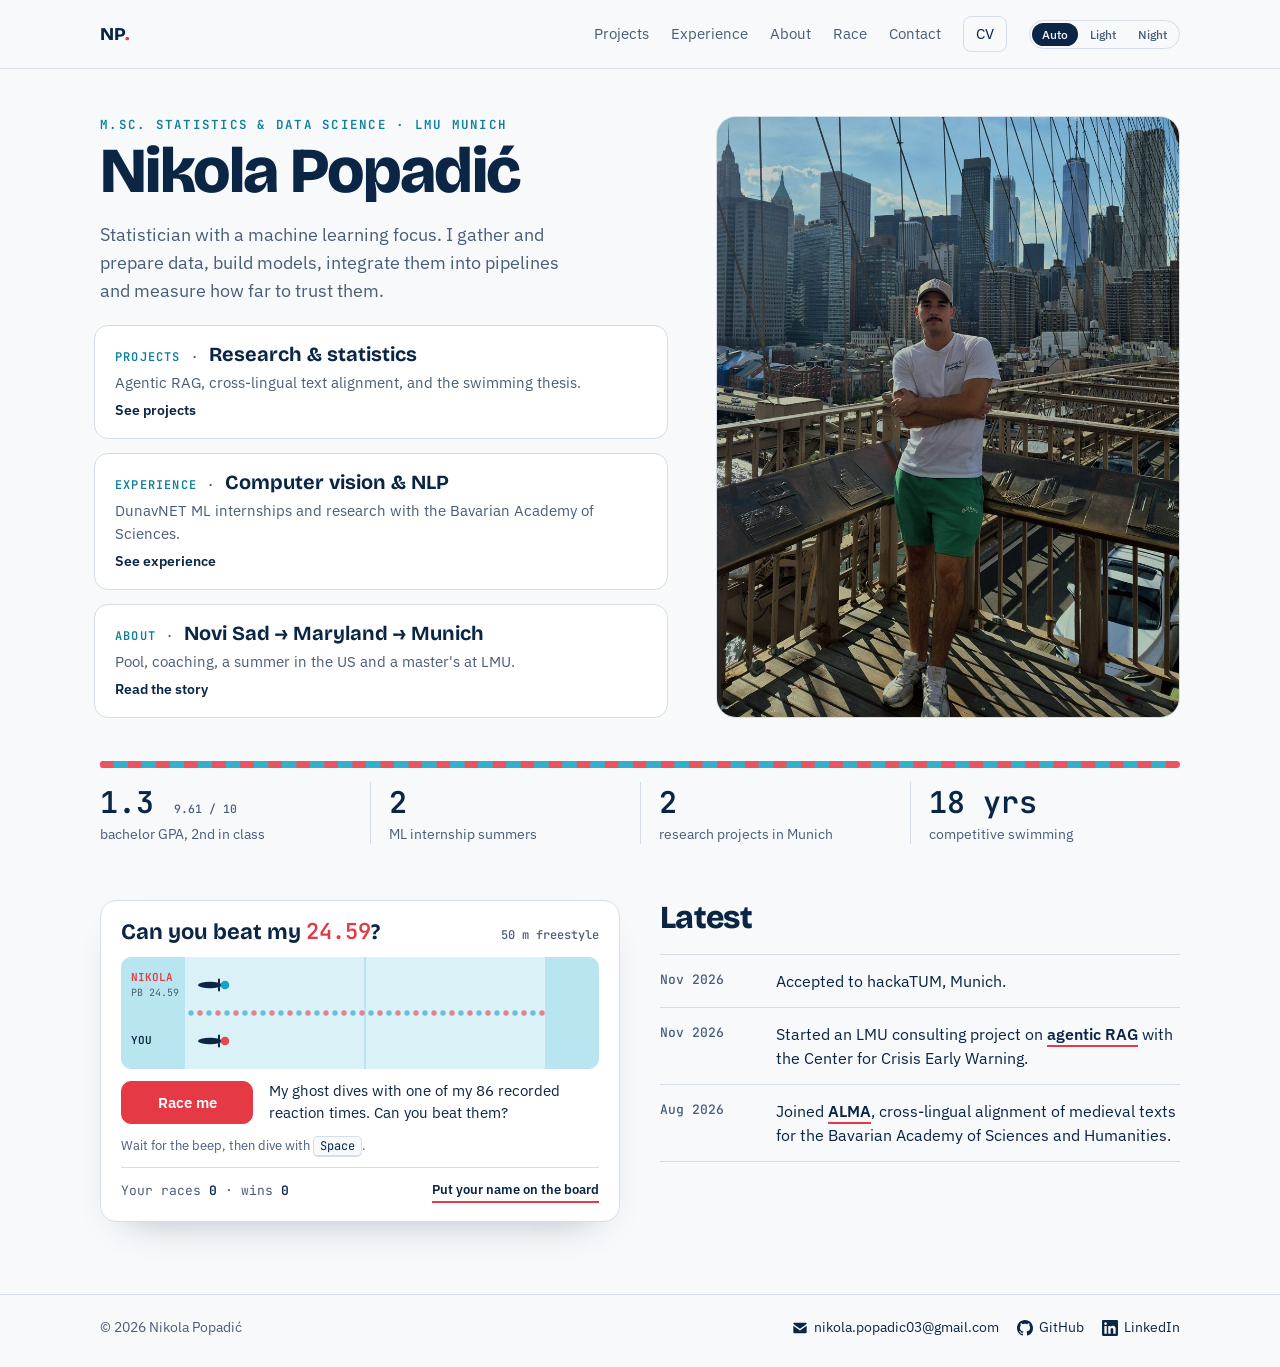
==== commit da041f34: "Home: first screen fills the laptop viewport Intro, cards, photo, lane rope and numbers fill one scr" ====
--- a/index.html
+++ b/index.html
@@ -42,6 +42,7 @@
   </header>
 
   <main id="main">
+    <div class="first-screen">
     <section class="hero">
       <div class="container">
         <div class="intro">
@@ -75,6 +76,7 @@
         </div>
       </div>
     </section>
+    </div>
 
     <section class="duo" aria-label="Latest news and a quick race">
       <div class="container">
--- a/css/style.css
+++ b/css/style.css
@@ -479,3 +479,11 @@
 /* home: the cards' rounded corners make them look indented, so they start ~0.15 cm further left than the intro text */
 @media (min-width: 901px) { .hero .cards { margin-left: -6px; } }
 table.board tr.nikola .nm { font-weight: 600; }
+
+/* home, laptops: intro, cards, photo, rope and numbers fill exactly the first screen,
+   so the race and Latest start just below it on any screen height (header is 69px) */
+@media (min-width: 901px) and (min-height: 600px) {
+  .first-screen { min-height: calc(100vh - 69px); display: flex; flex-direction: column; }
+  .first-screen .hero { flex: 1; display: flex; align-items: center; }
+  .first-screen .hero .container { width: 100%; }
+}
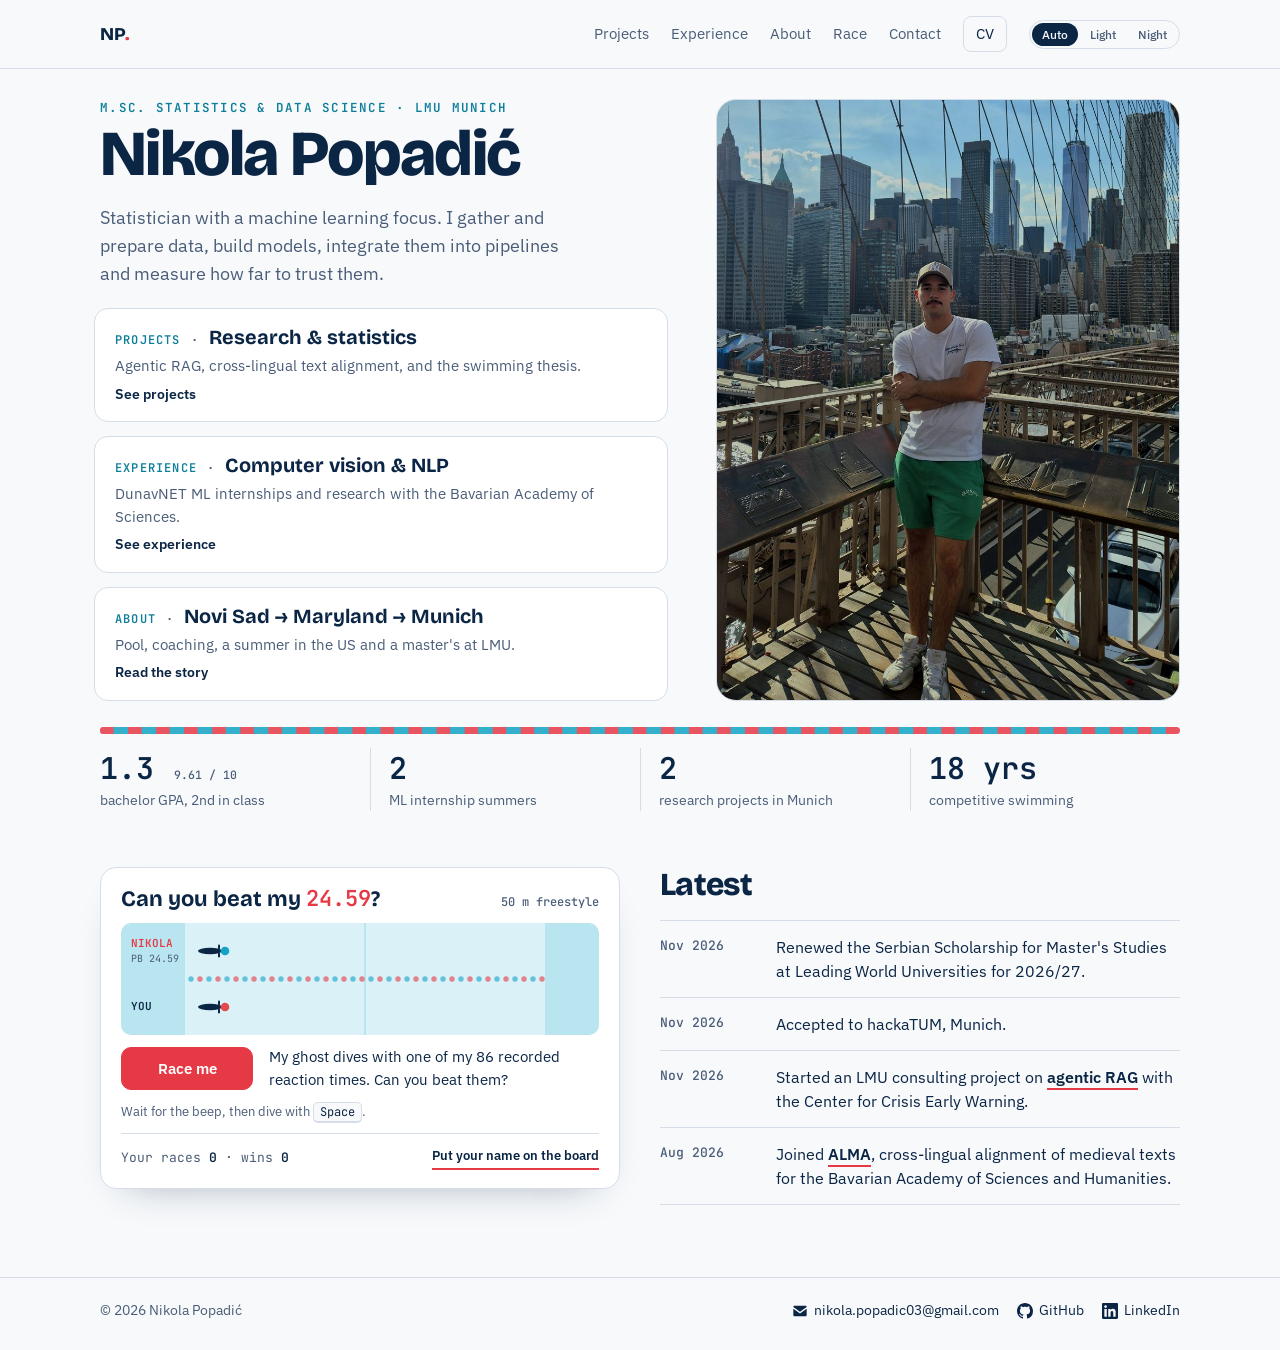
==== commit c7de84d1: "Revert first-screen spacing; scholarship renewed for 2026/27 Co-Authored-By: Claude Opus 5.5 <norepl" ====
--- a/index.html
+++ b/index.html
@@ -42,7 +42,6 @@
   </header>
 
   <main id="main">
-    <div class="first-screen">
     <section class="hero">
       <div class="container">
         <div class="intro">
@@ -76,7 +75,6 @@
         </div>
       </div>
     </section>
-    </div>
 
     <section class="duo" aria-label="Latest news and a quick race">
       <div class="container">
@@ -101,6 +99,7 @@
           <h2 class="sec-title" id="newsTitle">Latest</h2>
           <!-- newest first; keep the latest 4–5 and drop older ones -->
           <ul class="news-list">
+            <li><time datetime="2026-11">Nov 2026</time><span>Renewed the Serbian Scholarship for Master's Studies at Leading World Universities for 2026/27.</span></li>
             <li><time datetime="2026-11">Nov 2026</time><span>Accepted to hackaTUM, Munich.</span></li>
             <li><time datetime="2026-11">Nov 2026</time><span>Started an LMU consulting project on <a class="board-link" href="projects.html#rag">agentic RAG</a> with the Center for Crisis Early Warning.</span></li>
             <li><time datetime="2026-08">Aug 2026</time><span>Joined <a class="board-link" href="projects.html#alma">ALMA</a>, cross-lingual alignment of medieval texts for the Bavarian Academy of Sciences and Humanities.</span></li>
--- a/css/style.css
+++ b/css/style.css
@@ -479,11 +479,3 @@
 /* home: the cards' rounded corners make them look indented, so they start ~0.15 cm further left than the intro text */
 @media (min-width: 901px) { .hero .cards { margin-left: -6px; } }
 table.board tr.nikola .nm { font-weight: 600; }
-
-/* home, laptops: intro, cards, photo, rope and numbers fill exactly the first screen,
-   so the race and Latest start just below it on any screen height (header is 69px) */
-@media (min-width: 901px) and (min-height: 600px) {
-  .first-screen { min-height: calc(100vh - 69px); display: flex; flex-direction: column; }
-  .first-screen .hero { flex: 1; display: flex; align-items: center; }
-  .first-screen .hero .container { width: 100%; }
-}
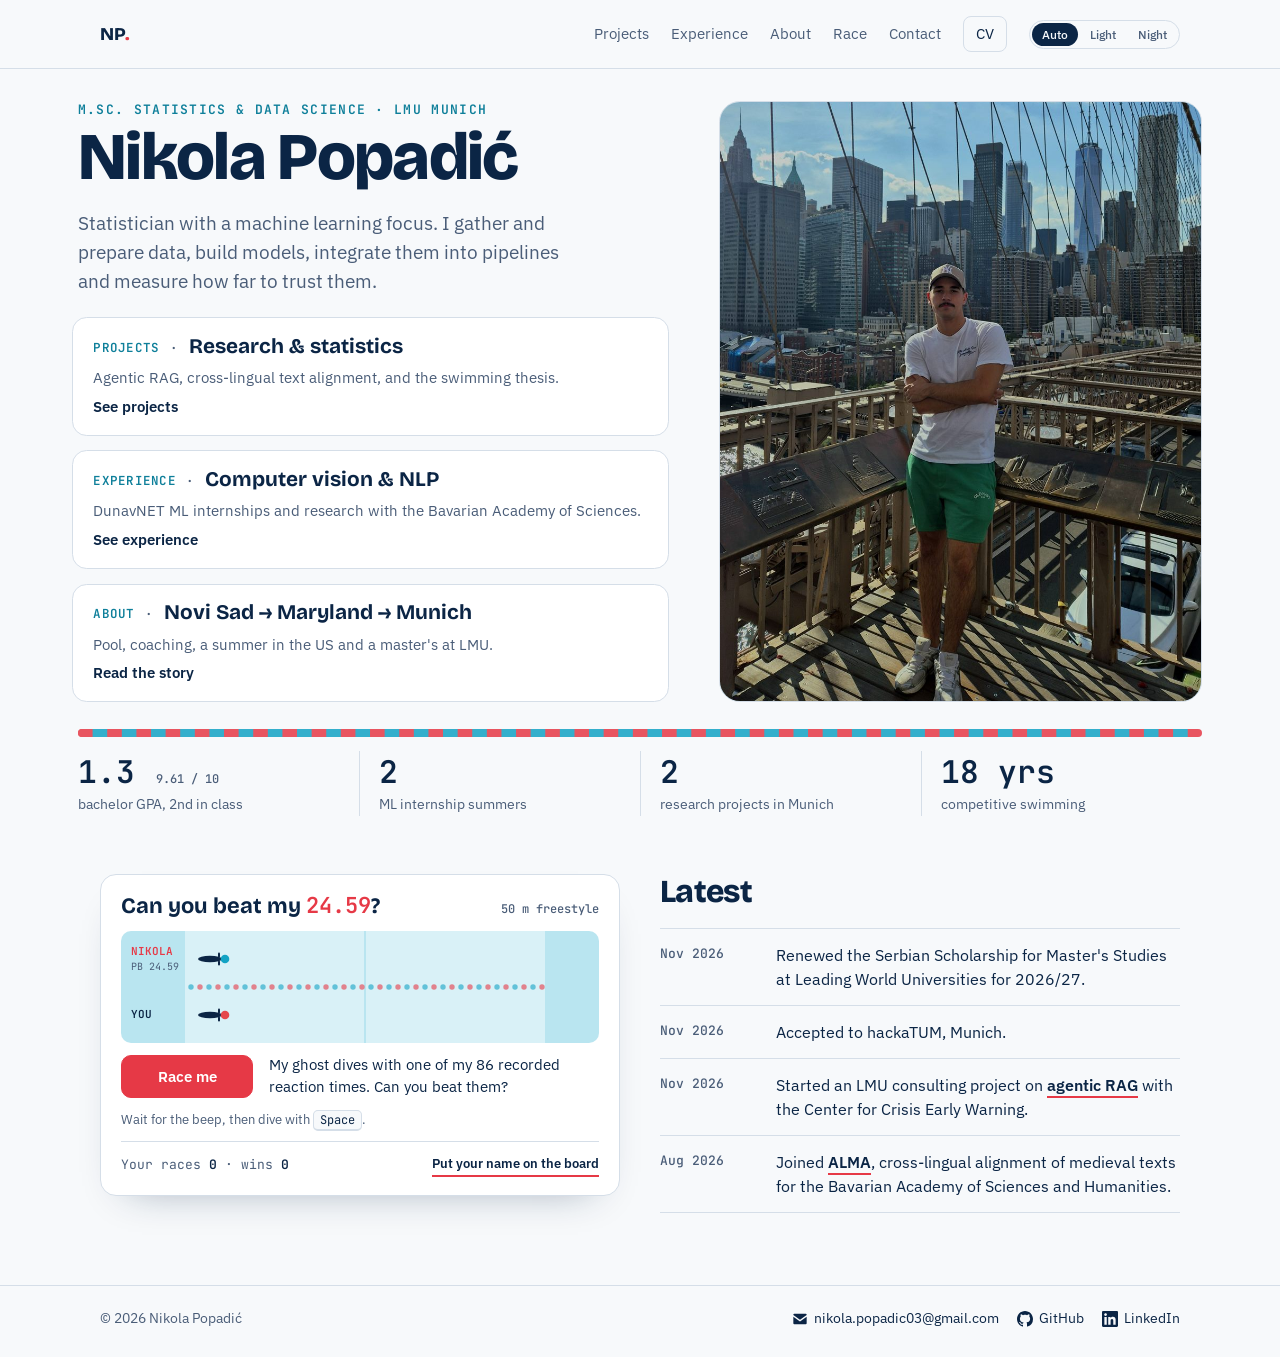
==== commit 8cfd46a5: "Home: scale the first screen to the visible height js/fit.js sizes the intro, cards, photo, lane rop" ====
--- a/index.html
+++ b/index.html
@@ -123,5 +123,6 @@
   <script src="js/theme.js"></script>
   <script src="js/race-model.js"></script>
   <script src="js/race-quick.js"></script>
+  <script src="js/fit.js"></script>
 </body>
 </html>
--- a/css/style.css
+++ b/css/style.css
@@ -469,7 +469,7 @@
 .hero .cards { grid-area: cards; display: grid; gap: 14px; align-self: end; }
 .hero .photo { min-height: 460px; }
 .hero .cards .teaser { gap: 6px; padding: 16px 20px; }
-.hero .cards .t-head { display: flex; flex-wrap: wrap; align-items: baseline; gap: 4px 10px; }
+.hero .cards .t-head { display: flex; flex-wrap: wrap; align-items: center; gap: 4px 10px; }
 .hero .cards .t-head .k::after { content: "·"; margin-left: 10px; color: var(--muted); }
 @media (max-width: 900px) {
   .hero .container { grid-template-columns: minmax(0, 1fr); grid-template-areas: "intro" "photo" "cards"; }
